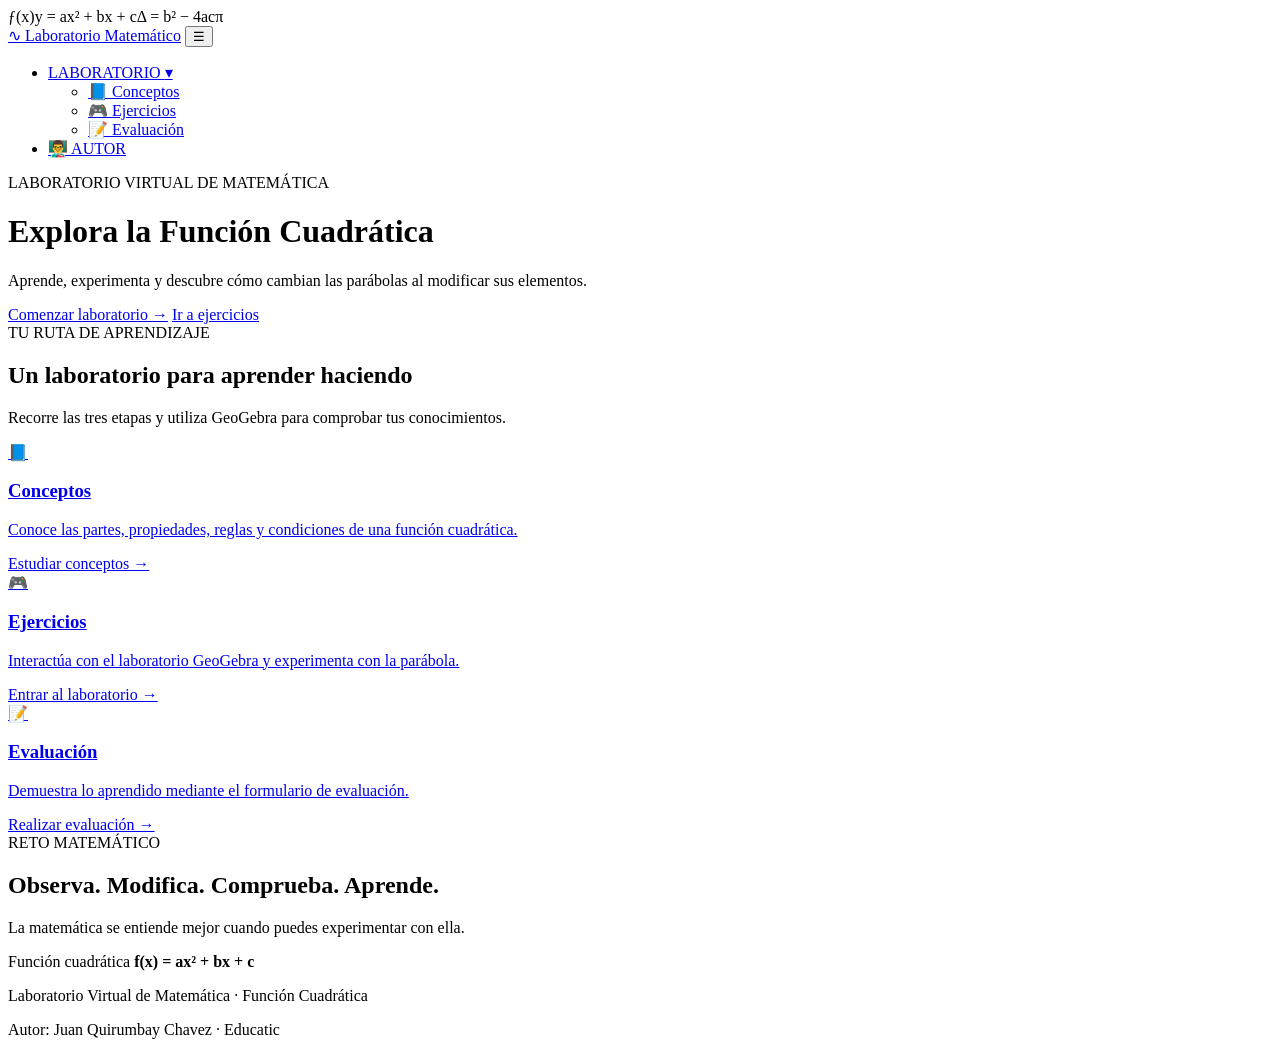
==== index.html @ 03057f0b "Create index.html" ====
<!DOCTYPE html>
<html lang="es">
<head>
  <meta charset="UTF-8">
  <meta name="viewport" content="width=device-width, initial-scale=1.0">
  <title>Laboratorio Virtual | Función Cuadrática</title>
  <link rel="stylesheet" href="css/estilos.css">
</head>
<body>
  <header class="hero">
    <div class="math-bg"><span>ƒ(x)</span><span>y = ax² + bx + c</span><span>Δ = b² − 4ac</span><span>π</span></div>
    <nav class="navbar">
      <a class="brand" href="index.html"><span class="brand-icon">∿</span> Laboratorio Matemático</a>
      <button class="menu-toggle" aria-label="Abrir menú">☰</button>
      <ul class="nav-links">
        <li class="dropdown">
          <a href="#" class="nav-link">LABORATORIO <span>▾</span></a>
          <ul class="submenu">
            <li><a href="conceptos.html">📘 Conceptos</a></li>
            <li><a href="ejercicios.html">🎮 Ejercicios</a></li>
            <li><a href="evaluacion.html">📝 Evaluación</a></li>
          </ul>
        </li>
        <li><a href="autor.html" class="nav-link">👨‍🏫 AUTOR</a></li>
      </ul>
    </nav>

    <div class="hero-content">
      <div class="badge">LABORATORIO VIRTUAL DE MATEMÁTICA</div>
      <h1>Explora la <span>Función Cuadrática</span></h1>
      <p>Aprende, experimenta y descubre cómo cambian las parábolas al modificar sus elementos.</p>
      <div class="hero-actions">
        <a href="conceptos.html" class="btn btn-primary">Comenzar laboratorio →</a>
        <a href="ejercicios.html" class="btn btn-glass">Ir a ejercicios</a>
      </div>
    </div>
  </header>

  <main>
    <section class="section intro">
      <div class="section-title">
        <span class="eyebrow">TU RUTA DE APRENDIZAJE</span>
        <h2>Un laboratorio para <span>aprender haciendo</span></h2>
        <p>Recorre las tres etapas y utiliza GeoGebra para comprobar tus conocimientos.</p>
      </div>
      <div class="cards three">
        <a class="feature-card" href="conceptos.html">
          <div class="card-icon">📘</div>
          <h3>Conceptos</h3>
          <p>Conoce las partes, propiedades, reglas y condiciones de una función cuadrática.</p>
          <span class="card-link">Estudiar conceptos →</span>
        </a>
        <a class="feature-card featured" href="ejercicios.html">
          <div class="card-icon">🎮</div>
          <h3>Ejercicios</h3>
          <p>Interactúa con el laboratorio GeoGebra y experimenta con la parábola.</p>
          <span class="card-link">Entrar al laboratorio →</span>
        </a>
        <a class="feature-card" href="evaluacion.html">
          <div class="card-icon">📝</div>
          <h3>Evaluación</h3>
          <p>Demuestra lo aprendido mediante el formulario de evaluación.</p>
          <span class="card-link">Realizar evaluación →</span>
        </a>
      </div>
    </section>

    <section class="quote-section">
      <div>
        <span class="eyebrow">RETO MATEMÁTICO</span>
        <h2>Observa. Modifica. Comprueba. <span>Aprende.</span></h2>
        <p>La matemática se entiende mejor cuando puedes experimentar con ella.</p>
      </div>
      <div class="formula-card">
        <span>Función cuadrática</span>
        <strong>f(x) = ax² + bx + c</strong>
      </div>
    </section>
  </main>

  <footer>
    <p>Laboratorio Virtual de Matemática · Función Cuadrática</p>
    <p>Autor: Juan Quirumbay Chavez · Educatic</p>
  </footer>
  <script src="js/script.js"></script>
</body>
</html>
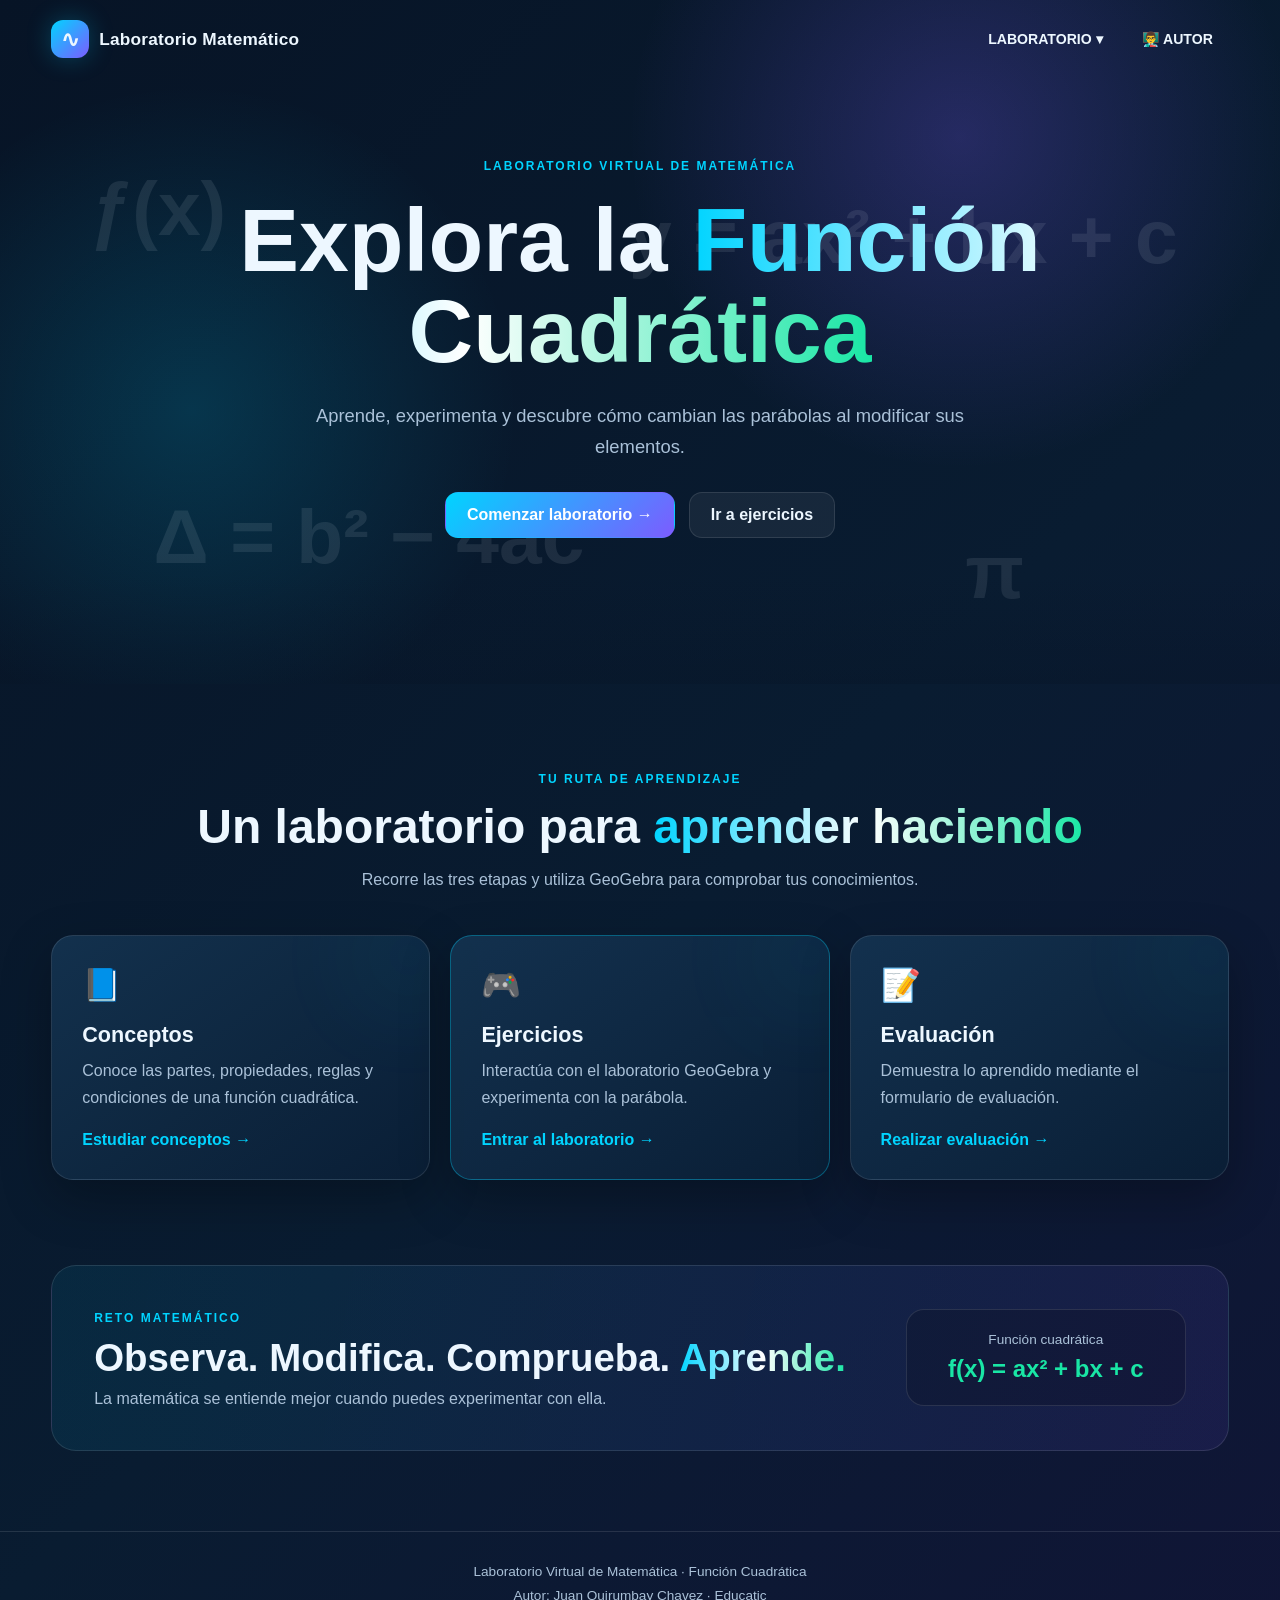
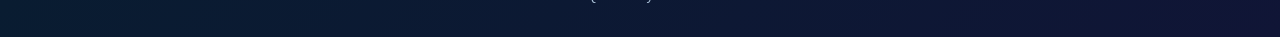
==== commit c9a953e5: "Update index.html" ====
--- a/index.html
+++ b/index.html
@@ -4,7 +4,7 @@
   <meta charset="UTF-8">
   <meta name="viewport" content="width=device-width, initial-scale=1.0">
   <title>Laboratorio Virtual | Función Cuadrática</title>
-  <link rel="stylesheet" href="css/estilos.css">
+  <link rel="stylesheet" href="estilos.css">
 </head>
 <body>
   <header class="hero">
@@ -82,6 +82,6 @@
     <p>Laboratorio Virtual de Matemática · Función Cuadrática</p>
     <p>Autor: Juan Quirumbay Chavez · Educatic</p>
   </footer>
-  <script src="js/script.js"></script>
+  <script src="script.js"></script>
 </body>
 </html>
--- a/estilos.css
+++ b/estilos.css
@@ -0,0 +1,85 @@
+:root{
+  --bg:#071426;
+  --bg2:#0c1d34;
+  --panel:#102943;
+  --panel2:#153452;
+  --text:#edf7ff;
+  --muted:#aac1d8;
+  --primary:#00d4ff;
+  --secondary:#7c5cff;
+  --accent:#19e6a5;
+  --line:rgba(255,255,255,.11);
+  --shadow:0 18px 50px rgba(0,0,0,.28);
+}
+*{box-sizing:border-box;margin:0;padding:0}
+html{scroll-behavior:smooth}
+body{font-family:Segoe UI,Arial,sans-serif;background:linear-gradient(135deg,var(--bg),#091c31 55%,#101536);color:var(--text);min-height:100vh}
+a{text-decoration:none;color:inherit}
+.navbar{width:min(1180px,92%);margin:auto;min-height:78px;display:flex;align-items:center;justify-content:space-between;position:relative;z-index:20}
+.brand{font-weight:800;font-size:1.08rem;letter-spacing:.2px;display:flex;align-items:center;gap:10px}
+.brand-icon{display:grid;place-items:center;width:38px;height:38px;border-radius:12px;background:linear-gradient(135deg,var(--primary),var(--secondary));font-size:1.4rem;box-shadow:0 0 25px rgba(0,212,255,.25)}
+.nav-links{display:flex;align-items:center;gap:7px;list-style:none}
+.nav-link{display:block;padding:12px 16px;border-radius:12px;font-weight:700;font-size:.88rem;transition:.25s}
+.nav-link:hover,.nav-link.active{background:linear-gradient(135deg,var(--primary),var(--secondary));color:#fff;transform:translateY(-2px);box-shadow:0 8px 24px rgba(0,212,255,.18)}
+.dropdown{position:relative}
+.submenu{position:absolute;top:calc(100% + 7px);left:0;min-width:205px;background:rgba(10,29,50,.97);border:1px solid var(--line);border-radius:15px;padding:8px;list-style:none;box-shadow:var(--shadow);opacity:0;visibility:hidden;transform:translateY(-8px);transition:.25s}
+.dropdown:hover .submenu,.dropdown.open .submenu{opacity:1;visibility:visible;transform:translateY(0)}
+.submenu a{display:block;padding:11px 13px;border-radius:10px;color:var(--muted);transition:.2s}
+.submenu a:hover{background:rgba(0,212,255,.12);color:#fff;transform:translateX(4px)}
+.menu-toggle{display:none;background:none;border:0;color:#fff;font-size:1.7rem;cursor:pointer}
+.hero{min-height:76vh;position:relative;overflow:hidden;background:radial-gradient(circle at 75% 20%,rgba(124,92,255,.25),transparent 30%),radial-gradient(circle at 15% 60%,rgba(0,212,255,.16),transparent 28%)}
+.hero:after{content:"";position:absolute;inset:auto -10% -25% -10%;height:280px;background:linear-gradient(180deg,transparent,rgba(7,20,38,.9));pointer-events:none}
+.math-bg{position:absolute;inset:0;overflow:hidden;pointer-events:none;opacity:.09}
+.math-bg span{position:absolute;font-weight:900;font-size:clamp(2rem,6vw,6rem);animation:float 8s ease-in-out infinite}
+.math-bg span:nth-child(1){left:7%;top:24%}.math-bg span:nth-child(2){right:8%;top:28%;animation-delay:1s}.math-bg span:nth-child(3){left:12%;bottom:15%;animation-delay:2s}.math-bg span:nth-child(4){right:20%;bottom:10%;animation-delay:3s}
+@keyframes float{50%{transform:translateY(-18px) rotate(2deg)}}
+.hero-content{position:relative;z-index:2;width:min(1000px,90%);margin:9vh auto 0;text-align:center}
+.badge,.eyebrow{font-size:.75rem;font-weight:800;letter-spacing:2px;color:var(--primary)}
+.hero h1{font-size:clamp(2.6rem,7vw,5.6rem);line-height:1.02;margin:22px 0}
+.hero h1 span,.page-hero h1 span,.section-title h2 span,.quote-section h2 span{background:linear-gradient(90deg,var(--primary),#fff,var(--accent));-webkit-background-clip:text;color:transparent}
+.hero p{max-width:720px;margin:auto;color:var(--muted);font-size:1.15rem;line-height:1.7}
+.hero-actions{display:flex;justify-content:center;gap:14px;margin-top:30px;flex-wrap:wrap}
+.btn{display:inline-flex;align-items:center;justify-content:center;padding:13px 21px;border-radius:13px;font-weight:800;transition:.25s;border:1px solid transparent}
+.btn:hover{transform:translateY(-3px);box-shadow:0 12px 30px rgba(0,0,0,.25)}
+.btn-primary{background:linear-gradient(135deg,var(--primary),var(--secondary));color:#fff}
+.btn-glass{background:rgba(255,255,255,.06);border-color:var(--line)}
+.section{width:min(1180px,92%);margin:auto;padding:85px 0}
+.section-title{text-align:center;margin-bottom:42px}
+.section-title h2{font-size:clamp(2rem,4vw,3rem);margin:12px 0}
+.section-title p,.page-hero p{color:var(--muted);line-height:1.7}
+.cards{display:grid;gap:20px}.cards.three{grid-template-columns:repeat(3,1fr)}
+.feature-card,.content-card,.game-rules,.geo-section,.finish-card,.evaluation-intro,.author-card,.author-message{background:linear-gradient(145deg,rgba(20,52,82,.88),rgba(10,31,54,.88));border:1px solid var(--line);border-radius:22px;box-shadow:var(--shadow)}
+.feature-card{padding:30px;transition:.3s;position:relative;overflow:hidden}
+.feature-card:before{content:"";position:absolute;width:100px;height:100px;border-radius:50%;background:var(--primary);filter:blur(55px);opacity:.08;right:-30px;top:-30px}
+.feature-card:hover{transform:translateY(-8px);border-color:rgba(0,212,255,.45)}
+.feature-card.featured{border-color:rgba(0,212,255,.35)}
+.card-icon{font-size:2rem;margin-bottom:18px}
+.feature-card h3{font-size:1.35rem;margin-bottom:10px}.feature-card p{color:var(--muted);line-height:1.65;margin-bottom:20px}.card-link{font-weight:800;color:var(--primary)}
+.quote-section{width:min(1180px,92%);margin:0 auto 80px;padding:42px;border-radius:25px;background:linear-gradient(100deg,rgba(0,212,255,.08),rgba(124,92,255,.1));border:1px solid var(--line);display:flex;align-items:center;justify-content:space-between;gap:30px}
+.quote-section h2{font-size:clamp(1.7rem,3vw,2.7rem);margin:10px 0}.quote-section p{color:var(--muted)}
+.formula-card{padding:22px 28px;border-radius:18px;background:rgba(0,0,0,.18);border:1px solid var(--line);text-align:center;min-width:280px}
+.formula-card span{display:block;color:var(--muted);font-size:.85rem;margin-bottom:8px}.formula-card strong{font-size:1.5rem;color:var(--accent)}
+.inner-header{background:rgba(7,20,38,.9);border-bottom:1px solid var(--line);position:sticky;top:0;z-index:30;backdrop-filter:blur(15px)}
+.page-main{width:min(1180px,92%);margin:auto;padding:55px 0 80px}.page-hero{text-align:center;padding:20px 0 45px}.page-hero h1{font-size:clamp(2.3rem,5vw,4rem);margin:12px 0}
+.content-grid{display:grid;grid-template-columns:repeat(2,1fr);gap:20px}.content-card{padding:27px}.content-card.wide{grid-column:1/-1}.content-card h2{font-size:1.3rem;margin-bottom:15px}.content-card p{color:var(--muted);line-height:1.7;margin:9px 0}
+.content-card.highlight{border-color:rgba(0,212,255,.3)}
+.formula{display:inline-block;padding:15px 22px;margin:12px 0;border-radius:14px;background:#071827;border:1px solid rgba(0,212,255,.22);font-size:1.3rem;font-weight:800;color:var(--accent);letter-spacing:.5px}.formula.small{font-size:1.1rem}
+.mini-grid{display:grid;grid-template-columns:repeat(3,1fr);gap:10px}.mini-grid div,.three-rules div{padding:16px;background:rgba(255,255,255,.04);border-radius:13px}.mini-grid strong{display:block;font-size:1.6rem;color:var(--primary);margin-bottom:6px}.mini-grid span{font-size:.88rem;color:var(--muted)}
+.rule-list p{padding:12px;background:rgba(255,255,255,.035);border-radius:12px}.dot{display:inline-grid;place-items:center;width:28px;height:28px;border-radius:50%;background:rgba(0,212,255,.13);color:var(--primary);margin-right:8px}
+.three-rules{display:grid;grid-template-columns:repeat(3,1fr);gap:12px}.three-rules strong{display:block;color:var(--primary);font-size:1.4rem;margin-bottom:5px}.three-rules span{color:var(--muted);font-size:.9rem}
+.steps{list-style:none;counter-reset:steps;display:grid;grid-template-columns:repeat(2,1fr);gap:10px}.steps li{counter-increment:steps;padding:14px 15px 14px 48px;background:rgba(255,255,255,.035);border-radius:12px;position:relative;color:var(--muted)}.steps li:before{content:counter(steps);position:absolute;left:13px;top:12px;width:25px;height:25px;border-radius:50%;display:grid;place-items:center;background:linear-gradient(135deg,var(--primary),var(--secondary));color:#fff;font-weight:800;font-size:.8rem}
+.next-action{text-align:center;margin-top:32px}
+.game-rules{padding:28px;margin-bottom:25px}.rules-header{display:flex;align-items:center;gap:16px;margin-bottom:22px}.rules-header .card-icon{margin:0}.rules-header h2{margin-bottom:4px}.rules-header p{color:var(--muted)}
+.rules-grid{display:grid;grid-template-columns:repeat(3,1fr);gap:12px}.rules-grid div{display:flex;gap:12px;padding:15px;background:rgba(255,255,255,.035);border-radius:13px}.rules-grid b{color:var(--primary);font-size:1.1rem}.rules-grid span{color:var(--muted);line-height:1.5;font-size:.9rem}
+.geo-section{padding:20px;overflow:hidden}.geo-title{padding:10px 5px 18px}.geo-title span{font-size:.72rem;letter-spacing:2px;color:var(--accent);font-weight:800}.geo-title h2{margin-top:7px}.geo-wrapper{width:100%;overflow:auto;background:#fff;border-radius:14px;min-height:558px}.geo-wrapper iframe{display:block;width:100%;min-width:800px;height:558px}.geo-note{margin-top:13px;padding:14px;border-radius:12px;background:rgba(0,212,255,.06);color:var(--muted);font-size:.9rem}
+.finish-card{margin-top:25px;padding:28px;display:flex;justify-content:space-between;align-items:center;gap:20px}.finish-card h2{margin:8px 0}.finish-card p{color:var(--muted)}
+.evaluation-intro{padding:25px;display:flex;align-items:center;gap:18px;margin-bottom:20px}.evaluation-intro .card-icon{margin:0}.evaluation-intro p{color:var(--muted);margin-top:5px}
+.form-wrapper{background:#fff;border-radius:18px;overflow:hidden;text-align:center;min-height:2440px;box-shadow:var(--shadow)}.form-wrapper iframe{max-width:100%;border:0}
+.author-card{padding:45px;display:flex;align-items:center;gap:45px;max-width:850px;margin:15px auto 25px}.author-avatar{flex:0 0 145px;height:145px;border-radius:40px;display:grid;place-items:center;font-size:3rem;font-weight:900;background:linear-gradient(135deg,var(--primary),var(--secondary));box-shadow:0 15px 45px rgba(0,212,255,.18)}.author-info h2{font-size:2rem;margin:10px 0}.role{color:var(--accent);font-weight:700;margin-bottom:15px}.institution{padding:12px 15px;background:rgba(255,255,255,.05);border-radius:12px;margin-bottom:15px}.author-info p:last-child{color:var(--muted);line-height:1.7}
+.author-message{text-align:center;padding:38px;max-width:850px;margin:auto}.author-message h2{font-size:1.8rem;margin-bottom:10px}.author-message p{color:var(--muted);line-height:1.7;margin-bottom:22px}
+footer{padding:28px 5%;border-top:1px solid var(--line);text-align:center;color:var(--muted);font-size:.85rem;line-height:1.8}
+@media(max-width:850px){
+  .menu-toggle{display:block}.nav-links{display:none;position:absolute;top:70px;left:0;right:0;background:rgba(7,20,38,.98);padding:10px;border:1px solid var(--line);border-radius:16px;flex-direction:column;align-items:stretch}.nav-links.show{display:flex}.nav-link{width:100%}.dropdown .submenu{position:static;opacity:1;visibility:visible;transform:none;display:none;box-shadow:none;border:0;background:rgba(255,255,255,.03)}.dropdown.open .submenu{display:block}
+  .cards.three,.content-grid{grid-template-columns:1fr}.content-card.wide{grid-column:auto}.mini-grid,.three-rules,.rules-grid,.steps{grid-template-columns:1fr}.quote-section,.finish-card{flex-direction:column;align-items:flex-start}.formula-card{width:100%;min-width:0}.author-card{flex-direction:column;text-align:center;padding:30px}.author-avatar{flex-basis:auto;width:130px;height:130px}.hero{min-height:85vh}.hero-content{margin-top:7vh}
+}
+@media(max-width:500px){.hero h1{font-size:2.5rem}.page-main{padding-top:35px}.geo-wrapper iframe{min-width:720px}.form-wrapper{overflow-x:auto}.brand{font-size:.95rem}.brand-icon{width:34px;height:34px}}
